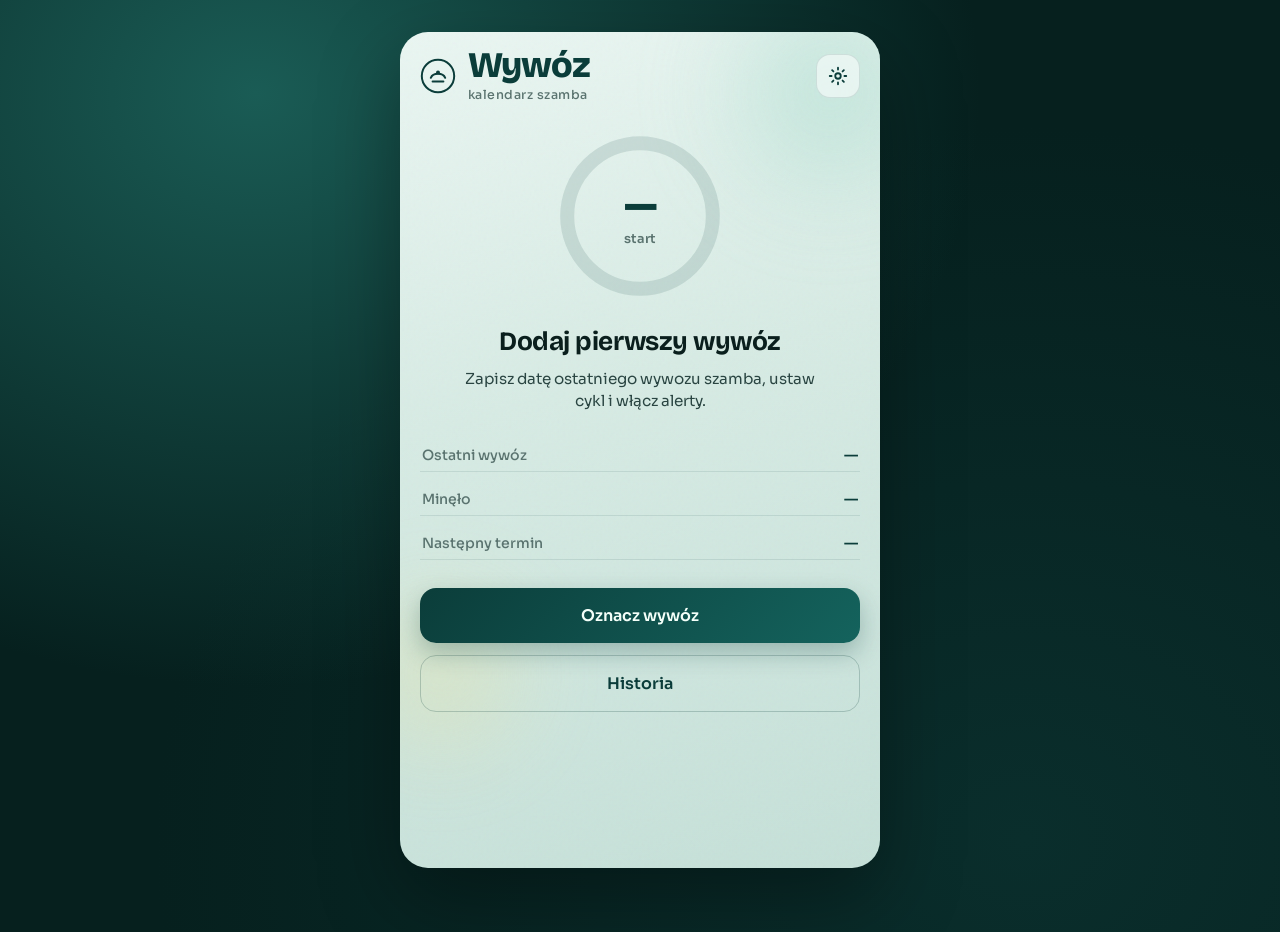
==== wywoz/index.html @ e8cded6e "Dodaj PWA Wywóz w katalogu wywoz/ (kalendarz szamba) Przywraca Akademię Nowej Fali w katalogu główny" ====
<!DOCTYPE html>
<html lang="pl">
<head>
  <meta charset="UTF-8">
  <meta name="viewport" content="width=device-width, initial-scale=1.0, viewport-fit=cover">
  <meta name="theme-color" content="#0B3D3A">
  <meta name="description" content="Kalendarz wywozu szamba — oznacz wywóz, śledź czas i otrzymuj alerty przed terminem.">
  <meta name="apple-mobile-web-app-capable" content="yes">
  <meta name="apple-mobile-web-app-status-bar-style" content="black-translucent">
  <meta name="apple-mobile-web-app-title" content="Wywóz">
  <title>Wywóz — kalendarz szamba</title>
  <link rel="manifest" href="manifest.json">
  <link rel="icon" type="image/svg+xml" href="assets/icon.svg">
  <link rel="apple-touch-icon" href="assets/icon-180.png">
  <link rel="preconnect" href="https://fonts.googleapis.com">
  <link rel="preconnect" href="https://fonts.gstatic.com" crossorigin>
  <link href="https://fonts.googleapis.com/css2?family=Bricolage+Grotesque:opsz,wght@12..96,500;12..96,700;12..96,800&family=Sora:wght@400;500;600;700&display=swap" rel="stylesheet">
  <link rel="stylesheet" href="css/styles.css">
</head>
<body>
  <div class="app" id="app">
    <div class="bg-layer" aria-hidden="true">
      <div class="bg-orb bg-orb--1"></div>
      <div class="bg-orb bg-orb--2"></div>
      <div class="bg-grain"></div>
    </div>

    <header class="topbar">
      <div class="brand">
        <span class="brand-mark" aria-hidden="true">
          <svg viewBox="0 0 40 40" width="36" height="36" fill="none">
            <circle cx="20" cy="20" r="18" stroke="currentColor" stroke-width="2.2"/>
            <path d="M12 22c2.5-6 13.5-6 16 0" stroke="currentColor" stroke-width="2.2" stroke-linecap="round"/>
            <path d="M14 26h12" stroke="currentColor" stroke-width="2.2" stroke-linecap="round"/>
            <circle cx="20" cy="16" r="2.2" fill="currentColor"/>
          </svg>
        </span>
        <div class="brand-text">
          <h1 class="brand-name">Wywóz</h1>
          <p class="brand-tag">kalendarz szamba</p>
        </div>
      </div>
      <button type="button" class="icon-btn" id="btn-settings" aria-label="Ustawienia">
        <svg viewBox="0 0 24 24" width="22" height="22" fill="none" stroke="currentColor" stroke-width="2" stroke-linecap="round">
          <circle cx="12" cy="12" r="3"/>
          <path d="M12 3v2M12 19v2M3 12h2M19 12h2M5.6 5.6l1.4 1.4M17 17l1.4 1.4M5.6 18.4l1.4-1.4M17 7l1.4-1.4"/>
        </svg>
      </button>
    </header>

    <main class="main">
      <!-- HOME -->
      <section id="view-home" class="view active" aria-label="Status wywozu">
        <div id="alert-banner" class="alert-banner" hidden role="status"></div>

        <div class="hero-status" id="hero-status">
          <div class="ring-wrap">
            <svg class="ring" viewBox="0 0 120 120" aria-hidden="true">
              <circle class="ring-track" cx="60" cy="60" r="52"/>
              <circle class="ring-progress" id="ring-progress" cx="60" cy="60" r="52"/>
            </svg>
            <div class="ring-center">
              <span class="ring-days" id="ring-days">—</span>
              <span class="ring-label" id="ring-label">dni</span>
            </div>
          </div>
          <p class="status-headline" id="status-headline">Dodaj pierwszy wywóz</p>
          <p class="status-sub" id="status-sub">Zapisz datę ostatniego wywozu szamba, ustaw cykl i włącz alerty.</p>
        </div>

        <div class="metrics" id="metrics" hidden>
          <div class="metric">
            <span class="metric-label">Ostatni wywóz</span>
            <span class="metric-value" id="metric-last">—</span>
          </div>
          <div class="metric">
            <span class="metric-label">Minęło</span>
            <span class="metric-value" id="metric-elapsed">—</span>
          </div>
          <div class="metric">
            <span class="metric-label">Następny termin</span>
            <span class="metric-value" id="metric-next">—</span>
          </div>
        </div>

        <div class="cta-group">
          <button type="button" class="btn btn-primary" id="btn-mark">
            <span>Oznacz wywóz</span>
          </button>
          <button type="button" class="btn btn-ghost" id="btn-history">Historia</button>
        </div>

        <p class="hint" id="install-hint" hidden>
          Dodaj do ekranu głównego telefonu, żeby mieć szybki dostęp i alerty.
        </p>
      </section>

      <!-- HISTORY -->
      <section id="view-history" class="view" aria-label="Historia wywozów" hidden>
        <div class="view-head">
          <button type="button" class="back-btn" data-back="home" aria-label="Wróć">←</button>
          <h2>Historia</h2>
        </div>
        <ul class="history-list" id="history-list"></ul>
        <p class="empty-state" id="history-empty" hidden>Brak zapisanych wywozów.</p>
      </section>

      <!-- SETTINGS -->
      <section id="view-settings" class="view" aria-label="Ustawienia" hidden>
        <div class="view-head">
          <button type="button" class="back-btn" data-back="home" aria-label="Wróć">←</button>
          <h2>Ustawienia</h2>
        </div>

        <form id="settings-form" class="settings-form">
          <fieldset>
            <legend>Cykl wywozu</legend>
            <p class="field-hint">Co ile dni zwykle wywozisz szambo?</p>
            <div class="field-row">
              <label for="interval-days">Interwał (dni)</label>
              <input type="number" id="interval-days" name="intervalDays" min="7" max="730" step="1" required>
            </div>
            <div class="presets" role="group" aria-label="Szybki wybór interwału">
              <button type="button" class="chip" data-interval="30">30 dni</button>
              <button type="button" class="chip" data-interval="60">60 dni</button>
              <button type="button" class="chip" data-interval="90">90 dni</button>
              <button type="button" class="chip" data-interval="120">120 dni</button>
            </div>
          </fieldset>

          <fieldset>
            <legend>Alerty</legend>
            <p class="field-hint">Na ile dni przed terminem przypominać?</p>
            <div class="field-row">
              <label for="alert-days">Przypomnienie (dni przed)</label>
              <input type="number" id="alert-days" name="alertDays" min="1" max="60" step="1" required>
            </div>
            <div class="field-row field-row--toggle">
              <label for="alerts-enabled">Włącz alerty w aplikacji</label>
              <input type="checkbox" id="alerts-enabled" name="alertsEnabled">
            </div>
            <div class="field-row field-row--toggle">
              <label for="notifications-enabled">Powiadomienia systemowe</label>
              <input type="checkbox" id="notifications-enabled" name="notificationsEnabled">
            </div>
            <p class="field-note" id="notif-status">Powiadomienia pozwalają dostać alert nawet gdy aplikacja jest w tle (na telefonie po dodaniu do ekranu głównego).</p>
          </fieldset>

          <fieldset>
            <legend>Notatka</legend>
            <label class="sr-only" for="notes">Notatka</label>
            <textarea id="notes" name="notes" rows="3" maxlength="300" placeholder="Np. firma: Kowalski, tel. 500…"></textarea>
          </fieldset>

          <button type="submit" class="btn btn-primary">Zapisz ustawienia</button>
        </form>
      </section>
    </main>

    <!-- MARK EMPTYING MODAL -->
    <dialog id="mark-dialog" class="dialog">
      <form id="mark-form" class="dialog-body">
        <h2>Oznacz wywóz</h2>
        <p class="dialog-sub">Podaj datę, kiedy szambo zostało wybrane.</p>
        <label for="empty-date">Data wywozu</label>
        <input type="date" id="empty-date" name="date" required>
        <label for="empty-note">Notatka (opcjonalnie)</label>
        <input type="text" id="empty-note" name="note" maxlength="120" placeholder="Np. firma X, 2000 zł">
        <div class="dialog-actions">
          <button type="button" class="btn btn-ghost" id="mark-cancel">Anuluj</button>
          <button type="submit" class="btn btn-primary" id="mark-confirm">Zapisz</button>
        </div>
      </form>
    </dialog>

    <div id="toast" class="toast" hidden role="status"></div>
  </div>

  <script src="js/storage.js"></script>
  <script src="js/notifications.js"></script>
  <script src="js/app.js"></script>
</body>
</html>
---- wywoz/css/styles.css ----
:root {
  --ink: #0a1f1d;
  --ink-soft: #2a4542;
  --muted: #5a736f;
  --paper: #e8f2ef;
  --paper-deep: #d3e6e0;
  --teal: #0b3d3a;
  --teal-mid: #14635d;
  --teal-bright: #1f8a80;
  --lime: #c8f54a;
  --lime-ink: #1a2e0a;
  --warn: #e8a317;
  --danger: #d64545;
  --ok: #2f9e6d;
  --glass: rgba(255, 255, 255, 0.55);
  --glass-border: rgba(11, 61, 58, 0.12);
  --shadow: 0 18px 40px rgba(11, 61, 58, 0.12);
  --radius: 22px;
  --font-display: "Bricolage Grotesque", Georgia, serif;
  --font-body: "Sora", system-ui, sans-serif;
  --safe-top: env(safe-area-inset-top, 0px);
  --safe-bottom: env(safe-area-inset-bottom, 0px);
}

*,
*::before,
*::after {
  box-sizing: border-box;
}

html {
  -webkit-text-size-adjust: 100%;
}

body {
  margin: 0;
  min-height: 100dvh;
  font-family: var(--font-body);
  color: var(--ink);
  background: #0b3d3a;
  line-height: 1.45;
}

button,
input,
textarea {
  font: inherit;
}

.sr-only {
  position: absolute;
  width: 1px;
  height: 1px;
  padding: 0;
  margin: -1px;
  overflow: hidden;
  clip: rect(0, 0, 0, 0);
  border: 0;
}

.app {
  position: relative;
  min-height: 100dvh;
  max-width: 480px;
  margin: 0 auto;
  padding: calc(16px + var(--safe-top)) 20px calc(28px + var(--safe-bottom));
  overflow: hidden;
  background:
    linear-gradient(165deg, #eaf6f2 0%, #d7ebe4 42%, #c5e0d8 100%);
}

.bg-layer {
  position: absolute;
  inset: 0;
  pointer-events: none;
  overflow: hidden;
  z-index: 0;
}

.bg-orb {
  position: absolute;
  border-radius: 50%;
  filter: blur(40px);
  opacity: 0.55;
  animation: drift 14s ease-in-out infinite alternate;
}

.bg-orb--1 {
  width: 280px;
  height: 280px;
  top: -80px;
  right: -90px;
  background: radial-gradient(circle, #9fd8c8 0%, transparent 70%);
}

.bg-orb--2 {
  width: 220px;
  height: 220px;
  bottom: 10%;
  left: -70px;
  background: radial-gradient(circle, #f0e08a 0%, transparent 70%);
  animation-delay: -4s;
  opacity: 0.35;
}

.bg-grain {
  position: absolute;
  inset: 0;
  opacity: 0.04;
  background-image: url("data:image/svg+xml,%3Csvg viewBox='0 0 200 200' xmlns='http://www.w3.org/2000/svg'%3E%3Cfilter id='n'%3E%3CfeTurbulence type='fractalNoise' baseFrequency='0.85' numOctaves='4' stitchTiles='stitch'/%3E%3C/filter%3E%3Crect width='100%25' height='100%25' filter='url(%23n)'/%3E%3C/svg%3E");
}

@keyframes drift {
  from { transform: translate(0, 0) scale(1); }
  to { transform: translate(-18px, 24px) scale(1.08); }
}

.topbar,
.main,
.toast,
.dialog {
  position: relative;
  z-index: 1;
}

.topbar {
  display: flex;
  align-items: center;
  justify-content: space-between;
  margin-bottom: 28px;
  animation: rise 0.6s ease both;
}

.brand {
  display: flex;
  align-items: center;
  gap: 12px;
}

.brand-mark {
  color: var(--teal);
  display: grid;
  place-items: center;
}

.brand-name {
  margin: 0;
  font-family: var(--font-display);
  font-size: clamp(1.85rem, 6vw, 2.25rem);
  font-weight: 800;
  letter-spacing: -0.03em;
  line-height: 1;
  color: var(--teal);
}

.brand-tag {
  margin: 2px 0 0;
  font-size: 0.78rem;
  font-weight: 500;
  color: var(--muted);
  letter-spacing: 0.04em;
  text-transform: lowercase;
}

.icon-btn {
  width: 44px;
  height: 44px;
  border: 1px solid var(--glass-border);
  border-radius: 14px;
  background: var(--glass);
  color: var(--teal);
  backdrop-filter: blur(8px);
  cursor: pointer;
  display: grid;
  place-items: center;
  transition: transform 0.2s ease, background 0.2s ease;
}

.icon-btn:active {
  transform: scale(0.96);
}

.view[hidden] {
  display: none !important;
}

.view.active {
  animation: rise 0.55s ease both;
}

@keyframes rise {
  from {
    opacity: 0;
    transform: translateY(16px);
  }
  to {
    opacity: 1;
    transform: translateY(0);
  }
}

.alert-banner {
  margin-bottom: 20px;
  padding: 14px 16px;
  border-radius: 16px;
  font-size: 0.92rem;
  font-weight: 600;
  animation: pulse-soft 2.4s ease-in-out infinite;
}

.alert-banner[data-level="soon"] {
  background: rgba(232, 163, 23, 0.22);
  color: #6a4700;
  border: 1px solid rgba(232, 163, 23, 0.45);
}

.alert-banner[data-level="due"],
.alert-banner[data-level="overdue"] {
  background: rgba(214, 69, 69, 0.18);
  color: #7a1f1f;
  border: 1px solid rgba(214, 69, 69, 0.4);
}

@keyframes pulse-soft {
  0%, 100% { transform: scale(1); }
  50% { transform: scale(1.01); }
}

.hero-status {
  text-align: center;
  margin-bottom: 28px;
}

.ring-wrap {
  position: relative;
  width: 168px;
  height: 168px;
  margin: 0 auto 22px;
}

.ring {
  width: 100%;
  height: 100%;
  transform: rotate(-90deg);
}

.ring-track {
  fill: none;
  stroke: rgba(11, 61, 58, 0.12);
  stroke-width: 10;
}

.ring-progress {
  fill: none;
  stroke: var(--teal-bright);
  stroke-width: 10;
  stroke-linecap: round;
  stroke-dasharray: 326.73;
  stroke-dashoffset: 326.73;
  transition: stroke-dashoffset 0.8s cubic-bezier(0.22, 1, 0.36, 1), stroke 0.4s ease;
}

.ring-wrap[data-level="ok"] .ring-progress { stroke: var(--ok); }
.ring-wrap[data-level="soon"] .ring-progress { stroke: var(--warn); }
.ring-wrap[data-level="due"] .ring-progress,
.ring-wrap[data-level="overdue"] .ring-progress { stroke: var(--danger); }
.ring-wrap[data-level="empty"] .ring-progress { stroke: var(--teal-mid); }

.ring-center {
  position: absolute;
  inset: 0;
  display: flex;
  flex-direction: column;
  align-items: center;
  justify-content: center;
}

.ring-days {
  font-family: var(--font-display);
  font-size: 2.6rem;
  font-weight: 800;
  line-height: 1;
  letter-spacing: -0.04em;
  color: var(--teal);
}

.ring-label {
  margin-top: 4px;
  font-size: 0.8rem;
  font-weight: 600;
  color: var(--muted);
  text-transform: lowercase;
}

.status-headline {
  margin: 0 0 8px;
  font-family: var(--font-display);
  font-size: clamp(1.35rem, 5vw, 1.65rem);
  font-weight: 700;
  letter-spacing: -0.02em;
  color: var(--ink);
}

.status-sub {
  margin: 0 auto;
  max-width: 32ch;
  font-size: 0.95rem;
  color: var(--ink-soft);
}

.metrics {
  display: grid;
  gap: 12px;
  margin-bottom: 28px;
}

.metric {
  display: flex;
  justify-content: space-between;
  align-items: baseline;
  gap: 12px;
  padding: 4px 2px;
  border-bottom: 1px solid rgba(11, 61, 58, 0.1);
}

.metric-label {
  font-size: 0.88rem;
  color: var(--muted);
  font-weight: 500;
}

.metric-value {
  font-size: 0.98rem;
  font-weight: 600;
  color: var(--teal);
  text-align: right;
}

.cta-group {
  display: grid;
  gap: 12px;
}

.btn {
  appearance: none;
  border: none;
  border-radius: 16px;
  padding: 16px 20px;
  font-weight: 600;
  cursor: pointer;
  transition: transform 0.18s ease, box-shadow 0.18s ease, background 0.18s ease;
}

.btn:active {
  transform: scale(0.98);
}

.btn-primary {
  background: linear-gradient(135deg, var(--teal) 0%, var(--teal-mid) 100%);
  color: #f4fff9;
  box-shadow: 0 10px 24px rgba(11, 61, 58, 0.28);
}

.btn-primary:hover {
  box-shadow: 0 12px 28px rgba(11, 61, 58, 0.34);
}

.btn-ghost {
  background: transparent;
  color: var(--teal);
  border: 1.5px solid rgba(11, 61, 58, 0.22);
}

.hint {
  margin: 20px 0 0;
  text-align: center;
  font-size: 0.82rem;
  color: var(--muted);
}

.view-head {
  display: flex;
  align-items: center;
  gap: 12px;
  margin-bottom: 22px;
}

.view-head h2 {
  margin: 0;
  font-family: var(--font-display);
  font-size: 1.5rem;
  font-weight: 700;
  letter-spacing: -0.02em;
}

.back-btn {
  width: 40px;
  height: 40px;
  border: none;
  border-radius: 12px;
  background: var(--glass);
  color: var(--teal);
  font-size: 1.2rem;
  cursor: pointer;
}

.settings-form {
  display: grid;
  gap: 22px;
}

fieldset {
  margin: 0;
  padding: 0;
  border: none;
}

legend {
  font-family: var(--font-display);
  font-size: 1.15rem;
  font-weight: 700;
  margin-bottom: 6px;
  color: var(--teal);
}

.field-hint,
.field-note {
  margin: 0 0 14px;
  font-size: 0.85rem;
  color: var(--muted);
}

.field-row {
  display: grid;
  gap: 8px;
  margin-bottom: 12px;
}

.field-row--toggle {
  grid-template-columns: 1fr auto;
  align-items: center;
  gap: 16px;
}

.field-row label {
  font-size: 0.9rem;
  font-weight: 500;
  color: var(--ink-soft);
}

input[type="number"],
input[type="date"],
input[type="text"],
textarea {
  width: 100%;
  padding: 14px 14px;
  border: 1.5px solid rgba(11, 61, 58, 0.18);
  border-radius: 14px;
  background: rgba(255, 255, 255, 0.7);
  color: var(--ink);
  outline: none;
  transition: border-color 0.2s ease, box-shadow 0.2s ease;
}

input:focus,
textarea:focus {
  border-color: var(--teal-bright);
  box-shadow: 0 0 0 3px rgba(31, 138, 128, 0.18);
}

input[type="checkbox"] {
  width: 22px;
  height: 22px;
  accent-color: var(--teal-mid);
  cursor: pointer;
}

.presets {
  display: flex;
  flex-wrap: wrap;
  gap: 8px;
  margin-top: 4px;
}

.chip {
  border: 1px solid rgba(11, 61, 58, 0.18);
  background: rgba(255, 255, 255, 0.55);
  color: var(--teal);
  border-radius: 999px;
  padding: 8px 14px;
  font-size: 0.82rem;
  font-weight: 600;
  cursor: pointer;
  transition: background 0.2s ease, border-color 0.2s ease;
}

.chip:hover,
.chip.active {
  background: var(--lime);
  border-color: transparent;
  color: var(--lime-ink);
}

.history-list {
  list-style: none;
  margin: 0;
  padding: 0;
  display: grid;
  gap: 0;
}

.history-item {
  display: grid;
  grid-template-columns: 1fr auto;
  gap: 4px 12px;
  padding: 14px 2px;
  border-bottom: 1px solid rgba(11, 61, 58, 0.1);
  animation: rise 0.45s ease both;
}

.history-item:nth-child(2) { animation-delay: 0.05s; }
.history-item:nth-child(3) { animation-delay: 0.1s; }
.history-item:nth-child(4) { animation-delay: 0.15s; }

.history-date {
  font-weight: 600;
  color: var(--teal);
}

.history-note {
  grid-column: 1 / -1;
  font-size: 0.85rem;
  color: var(--muted);
}

.history-delete {
  border: none;
  background: transparent;
  color: var(--danger);
  font-size: 0.8rem;
  font-weight: 600;
  cursor: pointer;
  align-self: start;
}

.empty-state {
  text-align: center;
  color: var(--muted);
  margin-top: 40px;
}

.dialog {
  border: none;
  border-radius: var(--radius);
  padding: 0;
  max-width: min(400px, calc(100vw - 32px));
  width: 100%;
  background: #f3faf7;
  box-shadow: var(--shadow);
  color: var(--ink);
}

.dialog::backdrop {
  background: rgba(8, 28, 26, 0.55);
  backdrop-filter: blur(4px);
}

.dialog-body {
  padding: 24px 22px 20px;
  display: grid;
  gap: 10px;
}

.dialog-body h2 {
  margin: 0;
  font-family: var(--font-display);
  font-size: 1.4rem;
}

.dialog-sub {
  margin: 0 0 8px;
  color: var(--muted);
  font-size: 0.9rem;
}

.dialog-actions {
  display: grid;
  grid-template-columns: 1fr 1fr;
  gap: 10px;
  margin-top: 10px;
}

.toast {
  position: fixed;
  left: 50%;
  bottom: calc(24px + var(--safe-bottom));
  transform: translateX(-50%) translateY(12px);
  max-width: min(420px, calc(100vw - 32px));
  padding: 12px 18px;
  border-radius: 14px;
  background: var(--teal);
  color: #f4fff9;
  font-size: 0.9rem;
  font-weight: 500;
  box-shadow: var(--shadow);
  opacity: 0;
  transition: opacity 0.25s ease, transform 0.25s ease;
  z-index: 20;
}

.toast.show {
  opacity: 1;
  transform: translateX(-50%) translateY(0);
}

@media (min-width: 720px) {
  body {
    background:
      radial-gradient(ellipse at 20% 10%, #1a5c55 0%, transparent 50%),
      radial-gradient(ellipse at 80% 90%, #0a2e2c 0%, #06201e 60%);
  }

  .app {
    margin: 32px auto;
    min-height: calc(100dvh - 64px);
    border-radius: 28px;
    box-shadow: 0 30px 80px rgba(0, 0, 0, 0.35);
  }
}
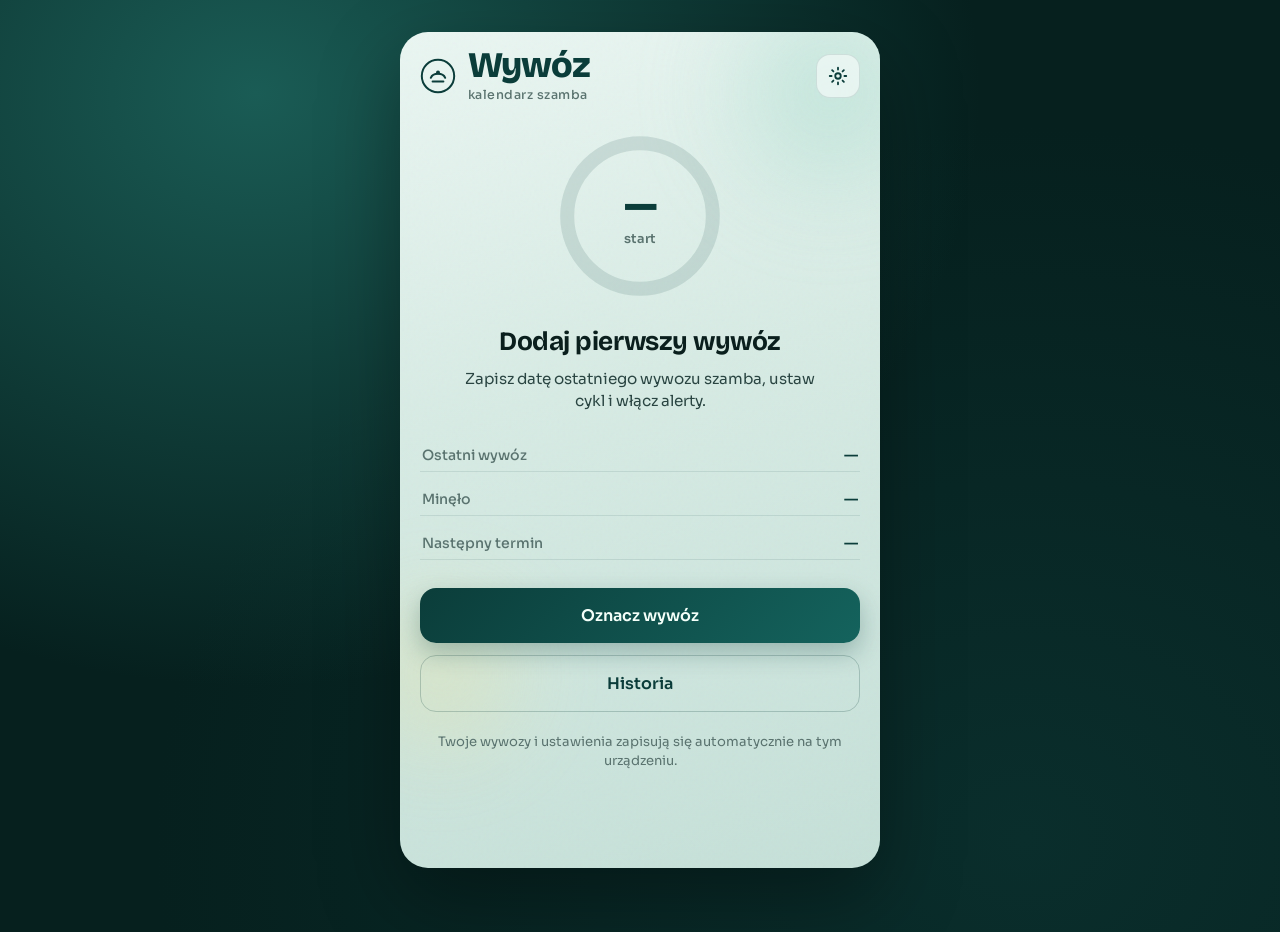
==== commit 4f31acb0: "Dodaj informację o automatycznym zapisie danych w Wywozie Użytkownik widzi, że wywozy i ustawienia s" ====
--- a/wywoz/index.html
+++ b/wywoz/index.html
@@ -90,6 +90,9 @@
           <button type="button" class="btn btn-ghost" id="btn-history">Historia</button>
         </div>
 
+        <p class="hint hint--persist" id="persist-hint">
+          Twoje wywozy i ustawienia zapisują się automatycznie na tym urządzeniu.
+        </p>
         <p class="hint" id="install-hint" hidden>
           Dodaj do ekranu głównego telefonu, żeby mieć szybki dostęp i alerty.
         </p>
